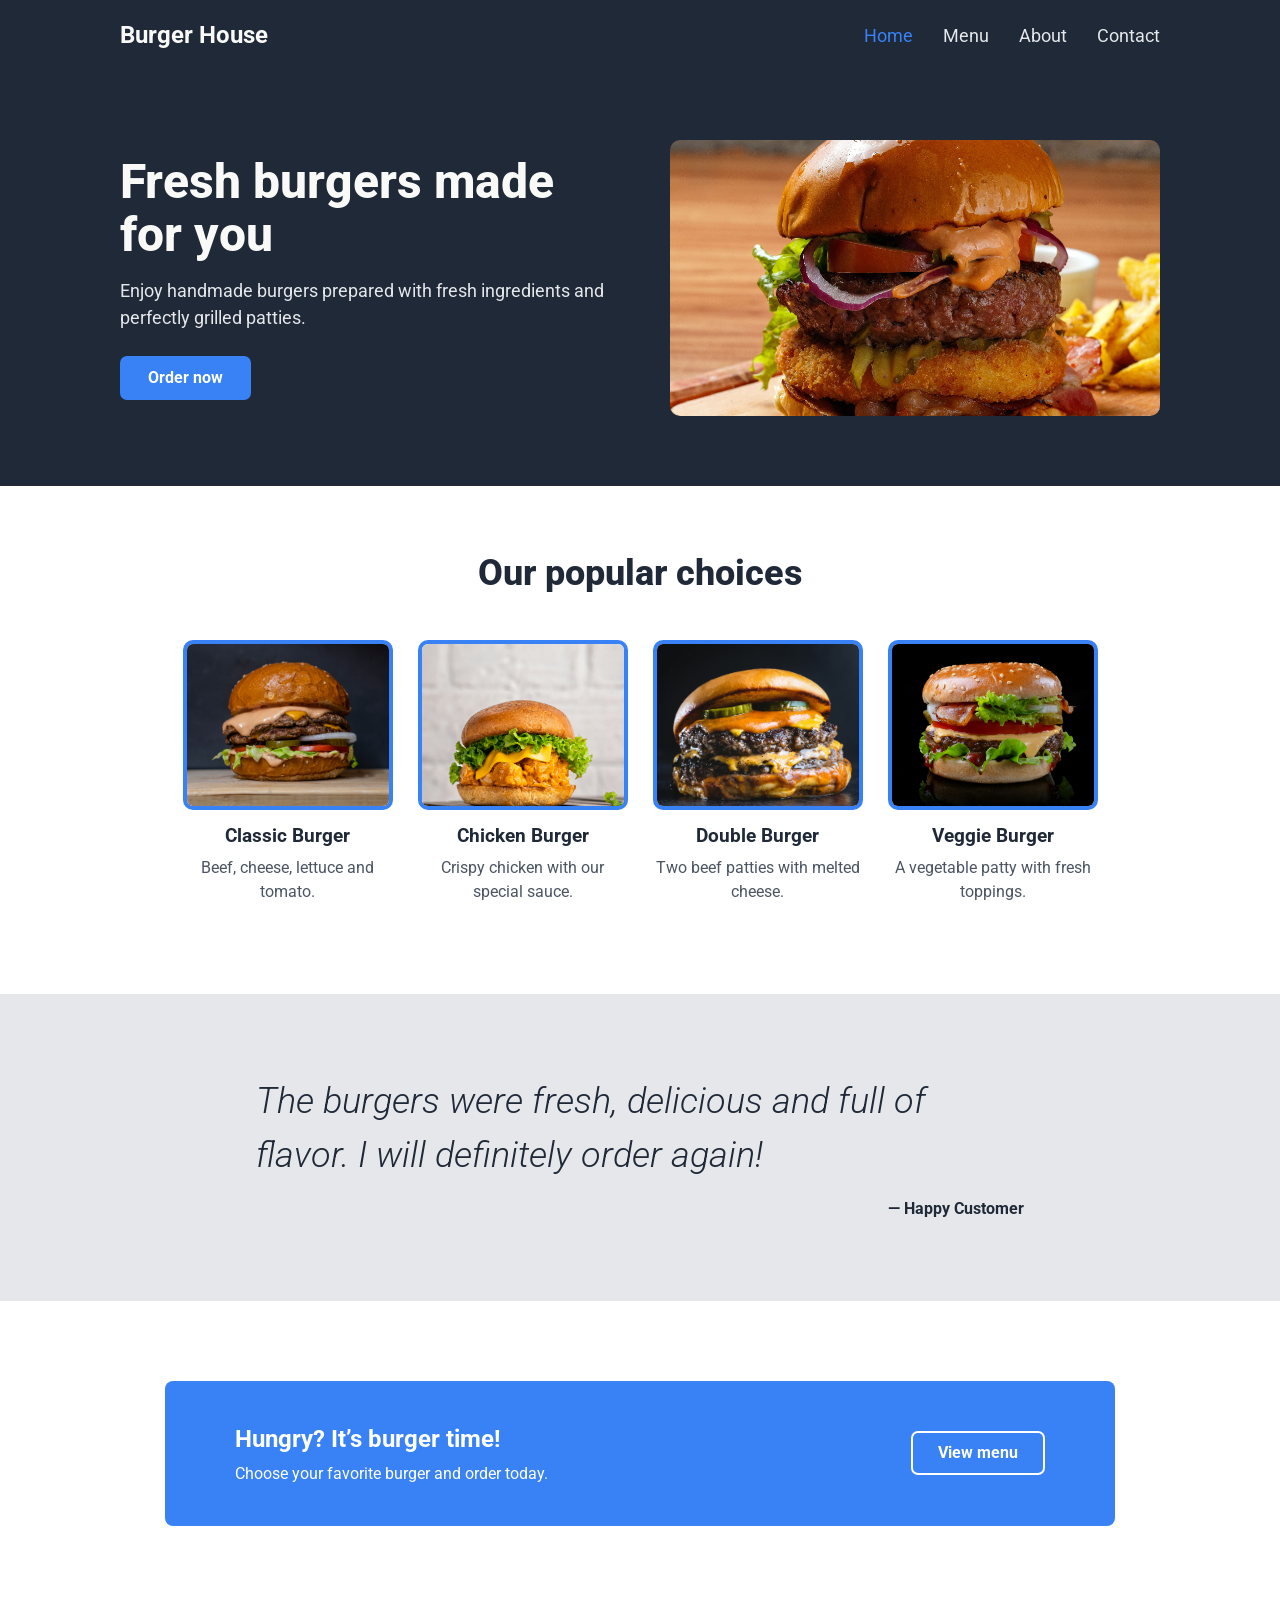
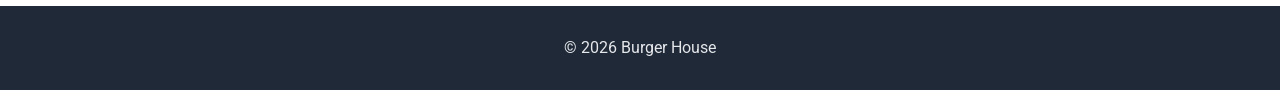
==== index.html @ b42eb800 "Initial commit" ====
<!DOCTYPE html>
<html lang="en">
<head>
    <meta charset="UTF-8">
    <meta name="viewport" content="width=device-width, initial-scale=1.0">

    <title>Burger House | Home</title>

    <!-- Roboto font required by the assignment -->
    <link rel="preconnect" href="https://fonts.googleapis.com">
    <link rel="preconnect" href="https://fonts.gstatic.com" crossorigin>
    <link
        href="https://fonts.googleapis.com/css2?family=Roboto:ital,wght@0,100..900;1,100..900&display=swap"
        rel="stylesheet"
    >

    <!-- One shared external stylesheet for every page -->
    <link rel="stylesheet" href="style.css">
</head>

<body>

    <section class="hero-section">
        <header class="header">
            <a class="logo" href="index.html">Burger House</a>

            <!--
                CSS-only burger menu:
                The checkbox remembers whether the mobile menu is open.
                The label below is what the user clicks.
            -->
            <input type="checkbox" id="menu-toggle">

            <label class="menu-icon" for="menu-toggle" aria-label="Open navigation menu">
                <span></span>
                <span></span>
                <span></span>
            </label>

            <nav class="nav-links" aria-label="Main navigation">
                <a class="active" href="index.html">Home</a>
                <a href="menu.html">Menu</a>
                <a href="about.html">About</a>
                <a href="contact.html">Contact</a>
            </nav>
        </header>

        <div class="hero">
            <div class="hero-text">
                <h1>Fresh burgers made for you</h1>

                <p>
                    Enjoy handmade burgers prepared with fresh ingredients
                    and perfectly grilled patties.
                </p>

                <a class="button" href="menu.html">Order now</a>
            </div>

            <!--
                Responsive image:
                Small screens load burger-small.jpg.
                Larger screens use burger-large.jpg.
            -->
            <picture class="hero-image">
                <source
                    media="(max-width: 600px)"
                    srcset="images/burger-small.jpg"
                >

                <img
                    src="images/burger-large.jpg"
                    alt="A freshly prepared cheeseburger"
                >
            </picture>
        </div>
    </section>

    <main>
        <section class="popular">
            <h2>Our popular choices</h2>

            <div class="cards">
                <article class="card">
                    <img
                        src="images/classic-burger.jpg"
                        alt="Classic burger"
                    >
                    <h3>Classic Burger</h3>
                    <p>Beef, cheese, lettuce and tomato.</p>
                </article>

                <article class="card">
                    <img
                        src="images/chicken-burger.jpg"
                        alt="Chicken burger"
                    >
                    <h3>Chicken Burger</h3>
                    <p>Crispy chicken with our special sauce.</p>
                </article>

                <article class="card">
                    <img
                        src="images/double-burger.jpg"
                        alt="Double burger"
                    >
                    <h3>Double Burger</h3>
                    <p>Two beef patties with melted cheese.</p>
                </article>

                <article class="card">
                    <img
                        src="images/veggie-burger.jpg"
                        alt="Vegetarian burger"
                    >
                    <h3>Veggie Burger</h3>
                    <p>A vegetable patty with fresh toppings.</p>
                </article>
            </div>
        </section>

        <section class="quote">
            <blockquote>
                The burgers were fresh, delicious and full of flavor.
                I will definitely order again!
            </blockquote>

            <p>— Happy Customer</p>
        </section>

        <section class="call-to-action">
            <div>
                <h2>Hungry? It’s burger time!</h2>
                <p>Choose your favorite burger and order today.</p>
            </div>

            <a class="outline-button" href="menu.html">View menu</a>
        </section>
    </main>

    <footer class="footer">
        <p>&copy; 2026 Burger House</p>
    </footer>

</body>
</html>
---- style.css ----
/* =========================================================
   1. COLORS AND BASIC SETTINGS
   ========================================================= */

:root {
    /* Colors required by the assignment design */
    --dark: #1f2937;
    --white: #f9faf8;
    --light-text: #e5e7eb;
    --blue: #3882f6;
    --body-text: #4b5563;
}

/* Reset some browser default spacing so the layout is easier to control. */
* {
    box-sizing: border-box;
    margin: 0;
    padding: 0;
}

body {
    color: var(--dark);
    background-color: white;
    font-family: "Roboto", sans-serif;
    line-height: 1.5;
}

/* All normal images stay inside their containers and keep their proportions. */
img {
    display: block;
    max-width: 100%;
    height: auto;
}

a {
    text-decoration: none;
}

/* =========================================================
   2. SHARED HEADER AND NAVIGATION
   ========================================================= */

.hero-section {
    color: var(--white);
    background-color: var(--dark);
}

.header {
    position: relative;
    max-width: 1100px;
    min-height: 70px;
    margin: auto;
    padding: 0 30px;

    /* Flexbox puts the logo on one side and navigation on the other. */
    display: flex;
    justify-content: space-between;
    align-items: center;
}

.logo {
    color: var(--white);
    font-size: 24px;
    font-weight: 700;
}

.nav-links {
    display: flex;
    gap: 30px;
}

.nav-links a {
    color: var(--light-text);
    font-size: 18px;
}

.nav-links a:hover,
.nav-links a.active {
    color: var(--blue);
}

/* On desktop we do not need to see the burger-menu checkbox or icon. */
#menu-toggle,
.menu-icon {
    display: none;
}

/* =========================================================
   3. HOME PAGE HERO
   ========================================================= */

.hero {
    max-width: 1100px;
    margin: auto;
    padding: 70px 30px;

    display: flex;
    align-items: center;
    gap: 60px;
}

.hero-text {
    flex: 1;
}

.hero h1 {
    margin-bottom: 15px;
    font-size: 48px;
    font-weight: 800;
    line-height: 1.1;
}

.hero p {
    margin-bottom: 25px;
    color: var(--light-text);
    font-size: 18px;
}

.hero-image {
    flex: 1;
    overflow: hidden;
    border-radius: 10px;
}

.hero-image img {
    width: 100%;
    aspect-ratio: 16 / 9;
    object-fit: cover;
}

.button {
    display: inline-block;
    padding: 10px 28px;
    border: none;
    border-radius: 7px;
    color: white;
    background-color: var(--blue);
    font: inherit;
    font-weight: 700;
    cursor: pointer;
}

.button:hover {
    opacity: 0.9;
}

/* =========================================================
   4. HOME PAGE POPULAR BURGERS
   ========================================================= */

.popular {
    max-width: 1000px;
    margin: auto;
    padding: 60px 30px 90px;
    text-align: center;
}

.popular h2,
.menu-section h2,
.values-section h2,
.about-text h2,
.contact-section h2 {
    margin-bottom: 20px;
    font-size: 36px;
    font-weight: 800;
}

.popular h2 {
    margin-bottom: 40px;
}

.cards {
    display: flex;
    justify-content: center;
    flex-wrap: wrap;
    gap: 25px;
}

.card {
    width: 210px;
}

.card img {
    width: 100%;
    height: 170px;
    border: 4px solid var(--blue);
    border-radius: 10px;
    object-fit: cover;
}

.card h3 {
    margin: 12px 0 6px;
}

.card p {
    color: var(--body-text);
}

/* =========================================================
   5. HOME PAGE QUOTE
   ========================================================= */

.quote {
    padding: 80px 20%;
    background-color: var(--light-text);
}

.quote blockquote {
    font-size: 36px;
    font-style: italic;
    font-weight: 300;
}

.quote p {
    margin-top: 15px;
    font-weight: 700;
    text-align: right;
}

/* =========================================================
   6. SHARED CALL-TO-ACTION BOX
   ========================================================= */

.call-to-action {
    max-width: 950px;
    margin: 80px auto;
    padding: 40px 70px;
    border-radius: 8px;

    display: flex;
    justify-content: space-between;
    align-items: center;
    gap: 30px;

    color: white;
    background-color: var(--blue);
}

.call-to-action p {
    margin-top: 5px;
}

.outline-button {
    padding: 8px 25px;
    border: 2px solid white;
    border-radius: 7px;
    color: white;
    font-weight: 700;
    white-space: nowrap;
}

/* =========================================================
   7. INNER PAGE TITLE AREA
   ========================================================= */

.page-top {
    padding-bottom: 1px;
}

.page-intro {
    max-width: 900px;
    margin: auto;
    padding: 65px 30px 75px;
    text-align: center;
}

.page-intro h1 {
    margin-bottom: 12px;
    font-size: 48px;
    font-weight: 800;
    line-height: 1.1;
}

.page-intro p {
    color: var(--light-text);
    font-size: 18px;
}

/* =========================================================
   8. MENU PAGE
   ========================================================= */

.menu-section {
    max-width: 1050px;
    margin: auto;
    padding: 70px 30px 20px;
    text-align: center;
}

.section-text {
    max-width: 650px;
    margin: 0 auto 40px;
    color: var(--body-text);
}

.menu-cards {
    display: flex;
    flex-wrap: wrap;
    gap: 30px;
}

.menu-card {
    width: calc(50% - 15px);
    overflow: hidden;
    border: 1px solid #d1d5db;
    border-radius: 10px;
    background-color: white;
    text-align: left;
}

.menu-card img {
    width: 100%;
    height: 240px;
    object-fit: cover;
}

.menu-card-text {
    padding: 22px;
}

.menu-card-heading {
    display: flex;
    justify-content: space-between;
    align-items: center;
    gap: 15px;
    margin-bottom: 8px;
}

.menu-card-heading h3 {
    font-size: 22px;
}

.price {
    color: var(--blue);
    font-size: 20px;
    font-weight: 800;
}

.menu-card-text > p {
    margin-bottom: 18px;
    color: var(--body-text);
}

.small-button {
    padding: 8px 18px;
}

/* =========================================================
   9. ABOUT PAGE
   ========================================================= */

.about-section {
    max-width: 1050px;
    margin: auto;
    padding: 75px 30px;

    display: flex;
    align-items: center;
    gap: 55px;
}

.about-text,
.about-image {
    flex: 1;
}

.about-text p {
    margin-bottom: 16px;
    color: var(--body-text);
}

.about-image {
    overflow: hidden;
    border-radius: 10px;
}

.about-image img {
    width: 100%;
    min-height: 320px;
    object-fit: cover;
}

.values-section {
    padding: 70px 30px;
    background-color: var(--light-text);
    text-align: center;
}

.value-cards {
    max-width: 1000px;
    margin: 35px auto 0;

    display: flex;
    justify-content: center;
    gap: 25px;
}

.value-card {
    flex: 1;
    padding: 28px;
    border-radius: 8px;
    background-color: white;
}

.value-card h3 {
    margin-bottom: 10px;
}

.value-card p {
    color: var(--body-text);
}

/* =========================================================
   10. CONTACT PAGE
   ========================================================= */

.contact-section {
    max-width: 1000px;
    margin: auto;
    padding: 75px 30px 90px;

    display: flex;
    align-items: flex-start;
    gap: 60px;
}

.contact-details,
.contact-form {
    flex: 1;
}

.contact-item {
    margin-bottom: 24px;
}

.contact-item h3 {
    margin-bottom: 4px;
    color: var(--blue);
}

.contact-item p {
    color: var(--body-text);
}

/* Contact links use the same calm text color as the rest of the details. */
.contact-item a {
    color: var(--body-text);
}

.contact-item a:hover {
    color: var(--blue);
}

.contact-form {
    padding: 30px;
    border: 1px solid #d1d5db;
    border-radius: 10px;
}

.contact-form label {
    display: block;
    margin: 16px 0 6px;
    font-weight: 700;
}

.contact-form input,
.contact-form textarea {
    width: 100%;
    padding: 12px;
    border: 1px solid #9ca3af;
    border-radius: 6px;
    font: inherit;
}

.contact-form textarea {
    resize: vertical;
}

.form-button {
    margin-top: 18px;
}

.form-note {
    margin-top: 12px;
    color: var(--body-text);
    font-size: 14px;
}

/* =========================================================
   11. SHARED FOOTER
   ========================================================= */

.footer {
    padding: 30px;
    color: var(--light-text);
    background-color: var(--dark);
    text-align: center;
}

/* =========================================================
   12. TABLET AND MOBILE - 768px AND BELOW
   ========================================================= */

@media (max-width: 768px) {
    /* Show the three-line burger icon on smaller screens. */
    .menu-icon {
        width: 30px;
        cursor: pointer;

        display: flex;
        flex-direction: column;
        gap: 6px;
    }

    .menu-icon span {
        height: 3px;
        background-color: white;
    }

    /* Hide the navigation links until the checkbox is checked. */
    .nav-links {
        position: absolute;
        top: 70px;
        right: 0;
        left: 0;
        z-index: 2;

        display: none;
        flex-direction: column;
        gap: 0;

        background-color: var(--dark);
        text-align: center;
    }

    .nav-links a {
        padding: 15px;
        border-top: 1px solid #374151;
    }

    /*
        This is the important CSS-only burger-menu rule.
        When the hidden checkbox is checked, show the navigation.
    */
    #menu-toggle:checked ~ .nav-links {
        display: flex;
    }

    .hero {
        flex-direction: column;
        text-align: center;
    }

    .hero h1,
    .page-intro h1 {
        font-size: 40px;
    }

    .hero-image {
        width: 100%;
    }

    .card {
        width: 45%;
    }

    .quote {
        padding: 70px 10%;
    }

    .quote blockquote {
        font-size: 28px;
    }

    .call-to-action {
        margin: 50px 25px;
        padding: 35px;
        flex-direction: column;
        text-align: center;
    }

    /* Two-column layouts become one column on tablet/mobile. */
    .menu-card {
        width: 100%;
    }

    .about-section,
    .contact-section {
        flex-direction: column;
    }

    .about-image,
    .contact-details,
    .contact-form {
        width: 100%;
    }

    .value-cards {
        flex-direction: column;
    }
}

/* =========================================================
   13. MOBILE - 500px AND BELOW
   ========================================================= */

@media (max-width: 500px) {
    .header {
        padding: 0 20px;
    }

    .logo {
        font-size: 21px;
    }

    .hero {
        padding: 50px 20px;
    }

    .hero h1,
    .page-intro h1 {
        font-size: 36px;
    }

    .page-intro {
        padding: 50px 20px 60px;
    }

    .popular,
    .menu-section,
    .about-section,
    .contact-section {
        padding-right: 20px;
        padding-left: 20px;
    }

    .popular h2,
    .menu-section h2,
    .values-section h2,
    .about-text h2,
    .contact-section h2 {
        font-size: 30px;
    }

    .card {
        width: 100%;
        max-width: 280px;
    }

    .quote {
        padding: 60px 25px;
    }

    .quote blockquote {
        font-size: 24px;
    }

    .call-to-action {
        padding: 30px 20px;
    }

    .menu-card img {
        height: 210px;
    }

    .menu-card-heading {
        align-items: flex-start;
    }

    .contact-form {
        padding: 22px;
    }
}
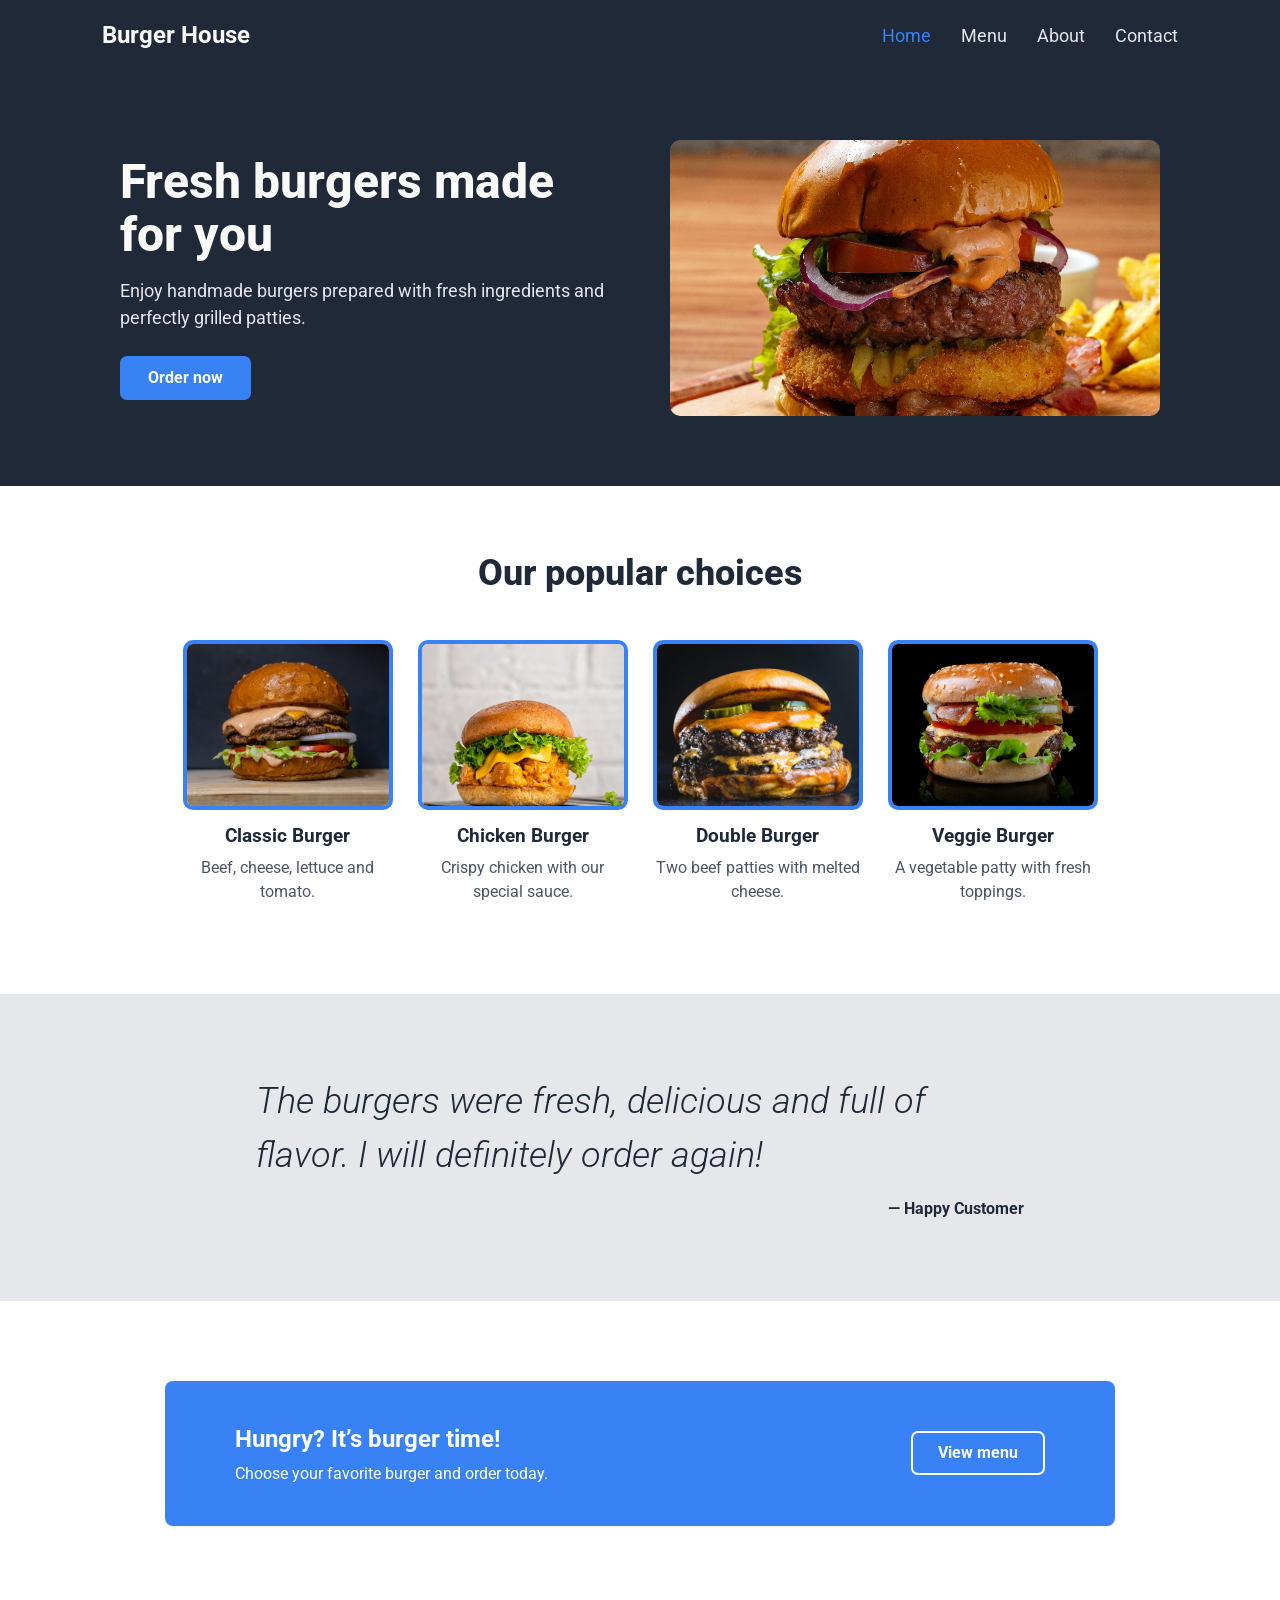
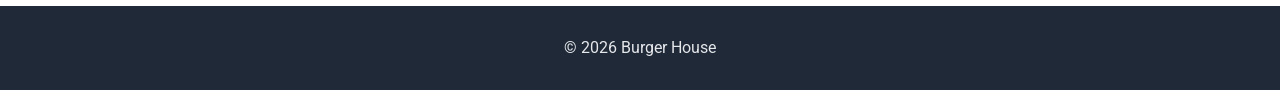
==== commit 152c3fe8: "header main footer + indentation header main footer" ====
--- a/index.html
+++ b/index.html
@@ -6,78 +6,72 @@
 
     <title>Burger House | Home</title>
 
-    <!-- Roboto font required by the assignment -->
     <link rel="preconnect" href="https://fonts.googleapis.com">
     <link rel="preconnect" href="https://fonts.gstatic.com" crossorigin>
+
     <link
-        href="https://fonts.googleapis.com/css2?family=Roboto:ital,wght@0,100..900;1,100..900&display=swap"
+        href="https://fonts.googleapis.com/css2?family=Roboto:wght@300;400;700;800&display=swap"
         rel="stylesheet"
     >
 
-    <!-- One shared external stylesheet for every page -->
     <link rel="stylesheet" href="style.css">
 </head>
 
 <body>
 
-    <section class="hero-section">
-        <header class="header">
-            <a class="logo" href="index.html">Burger House</a>
+    <header class="header">
+        <a class="logo" href="index.html">Burger House</a>
 
-            <!--
-                CSS-only burger menu:
-                The checkbox remembers whether the mobile menu is open.
-                The label below is what the user clicks.
-            -->
-            <input type="checkbox" id="menu-toggle">
+        <input type="checkbox" id="menu-toggle">
 
-            <label class="menu-icon" for="menu-toggle" aria-label="Open navigation menu">
-                <span></span>
-                <span></span>
-                <span></span>
-            </label>
+        <label
+            class="menu-icon"
+            for="menu-toggle"
+            aria-label="Open navigation menu"
+        >
+            <span></span>
+            <span></span>
+            <span></span>
+        </label>
 
-            <nav class="nav-links" aria-label="Main navigation">
-                <a class="active" href="index.html">Home</a>
-                <a href="menu.html">Menu</a>
-                <a href="about.html">About</a>
-                <a href="contact.html">Contact</a>
-            </nav>
-        </header>
-
-        <div class="hero">
-            <div class="hero-text">
-                <h1>Fresh burgers made for you</h1>
-
-                <p>
-                    Enjoy handmade burgers prepared with fresh ingredients
-                    and perfectly grilled patties.
-                </p>
-
-                <a class="button" href="menu.html">Order now</a>
-            </div>
-
-            <!--
-                Responsive image:
-                Small screens load burger-small.jpg.
-                Larger screens use burger-large.jpg.
-            -->
-            <picture class="hero-image">
-                <source
-                    media="(max-width: 600px)"
-                    srcset="images/burger-small.jpg"
-                >
-
-                <img
-                    src="images/burger-large.jpg"
-                    alt="A freshly prepared cheeseburger"
-                >
-            </picture>
-        </div>
-    </section>
+        <nav class="nav-links" aria-label="Main navigation">
+            <a class="active" href="index.html">Home</a>
+            <a href="menu.html">Menu</a>
+            <a href="about.html">About</a>
+            <a href="contact.html">Contact</a>
+        </nav>
+    </header>
 
     <main>
-        <section class="popular">
+
+        <div class="hero-section">
+            <div class="hero">
+                <div class="hero-text">
+                    <h1>Fresh burgers made for you</h1>
+
+                    <p>
+                        Enjoy handmade burgers prepared with fresh ingredients
+                        and perfectly grilled patties.
+                    </p>
+
+                    <a class="button" href="menu.html">Order now</a>
+                </div>
+
+                <picture class="hero-image">
+                    <source
+                        media="(max-width: 600px)"
+                        srcset="images/burger-small.jpg"
+                    >
+
+                    <img
+                        src="images/burger-large.jpg"
+                        alt="A freshly prepared cheeseburger"
+                    >
+                </picture>
+            </div>
+        </div>
+
+        <div class="popular">
             <h2>Our popular choices</h2>
 
             <div class="cards">
@@ -117,25 +111,28 @@
                     <p>A vegetable patty with fresh toppings.</p>
                 </article>
             </div>
-        </section>
+        </div>
 
-        <section class="quote">
+        <div class="quote">
             <blockquote>
                 The burgers were fresh, delicious and full of flavor.
                 I will definitely order again!
             </blockquote>
 
             <p>— Happy Customer</p>
-        </section>
+        </div>
 
-        <section class="call-to-action">
+        <div class="call-to-action">
             <div>
                 <h2>Hungry? It’s burger time!</h2>
                 <p>Choose your favorite burger and order today.</p>
             </div>
 
-            <a class="outline-button" href="menu.html">View menu</a>
-        </section>
+            <a class="outline-button" href="menu.html">
+                View menu
+            </a>
+        </div>
+
     </main>
 
     <footer class="footer">
@@ -143,4 +140,4 @@
     </footer>
 
 </body>
-</html>
+</html>
--- a/style.css
+++ b/style.css
@@ -1,9 +1,4 @@
-/* =========================================================
-   1. COLORS AND BASIC SETTINGS
-   ========================================================= */
-
 :root {
-    /* Colors required by the assignment design */
     --dark: #1f2937;
     --white: #f9faf8;
     --light-text: #e5e7eb;
@@ -11,7 +6,6 @@
     --body-text: #4b5563;
 }
 
-/* Reset some browser default spacing so the layout is easier to control. */
 * {
     box-sizing: border-box;
     margin: 0;
@@ -25,7 +19,6 @@
     line-height: 1.5;
 }
 
-/* All normal images stay inside their containers and keep their proportions. */
 img {
     display: block;
     max-width: 100%;
@@ -36,23 +29,20 @@
     text-decoration: none;
 }
 
-/* =========================================================
-   2. SHARED HEADER AND NAVIGATION
-   ========================================================= */
-
-.hero-section {
+/* Header */
+
+.hero-section,
+.header {
     color: var(--white);
     background-color: var(--dark);
 }
 
 .header {
     position: relative;
-    max-width: 1100px;
+    width: 100%;
     min-height: 70px;
-    margin: auto;
-    padding: 0 30px;
-
-    /* Flexbox puts the logo on one side and navigation on the other. */
+    padding: 0 8%;
+
     display: flex;
     justify-content: space-between;
     align-items: center;
@@ -79,15 +69,12 @@
     color: var(--blue);
 }
 
-/* On desktop we do not need to see the burger-menu checkbox or icon. */
 #menu-toggle,
 .menu-icon {
     display: none;
 }
 
-/* =========================================================
-   3. HOME PAGE HERO
-   ========================================================= */
+/* Home hero */
 
 .hero {
     max-width: 1100px;
@@ -99,7 +86,8 @@
     gap: 60px;
 }
 
-.hero-text {
+.hero-text,
+.hero-image {
     flex: 1;
 }
 
@@ -117,7 +105,6 @@
 }
 
 .hero-image {
-    flex: 1;
     overflow: hidden;
     border-radius: 10px;
 }
@@ -127,12 +114,15 @@
     aspect-ratio: 16 / 9;
     object-fit: cover;
 }
+
+/* Buttons */
 
 .button {
     display: inline-block;
     padding: 10px 28px;
     border: none;
     border-radius: 7px;
+
     color: white;
     background-color: var(--blue);
     font: inherit;
@@ -144,9 +134,7 @@
     opacity: 0.9;
 }
 
-/* =========================================================
-   4. HOME PAGE POPULAR BURGERS
-   ========================================================= */
+/* Home popular burgers */
 
 .popular {
     max-width: 1000px;
@@ -157,8 +145,6 @@
 
 .popular h2,
 .menu-section h2,
-.values-section h2,
-.about-text h2,
 .contact-section h2 {
     margin-bottom: 20px;
     font-size: 36px;
@@ -196,9 +182,7 @@
     color: var(--body-text);
 }
 
-/* =========================================================
-   5. HOME PAGE QUOTE
-   ========================================================= */
+/* Quote */
 
 .quote {
     padding: 80px 20%;
@@ -217,9 +201,7 @@
     text-align: right;
 }
 
-/* =========================================================
-   6. SHARED CALL-TO-ACTION BOX
-   ========================================================= */
+/* Call to action */
 
 .call-to-action {
     max-width: 950px;
@@ -241,17 +223,22 @@
 }
 
 .outline-button {
+    display: inline-block;
     padding: 8px 25px;
     border: 2px solid white;
     border-radius: 7px;
+
     color: white;
     font-weight: 700;
     white-space: nowrap;
 }
 
-/* =========================================================
-   7. INNER PAGE TITLE AREA
-   ========================================================= */
+.outline-button:hover {
+    color: var(--blue);
+    background-color: white;
+}
+
+/* Inner-page title */
 
 .page-top {
     padding-bottom: 1px;
@@ -268,7 +255,6 @@
     margin-bottom: 12px;
     font-size: 48px;
     font-weight: 800;
-    line-height: 1.1;
 }
 
 .page-intro p {
@@ -276,9 +262,7 @@
     font-size: 18px;
 }
 
-/* =========================================================
-   8. MENU PAGE
-   ========================================================= */
+/* Menu page */
 
 .menu-section {
     max-width: 1050px;
@@ -319,11 +303,12 @@
 }
 
 .menu-card-heading {
+    margin-bottom: 8px;
+
     display: flex;
     justify-content: space-between;
     align-items: center;
     gap: 15px;
-    margin-bottom: 8px;
 }
 
 .menu-card-heading h3 {
@@ -345,74 +330,48 @@
     padding: 8px 18px;
 }
 
-/* =========================================================
-   9. ABOUT PAGE
-   ========================================================= */
-
-.about-section {
-    max-width: 1050px;
-    margin: auto;
-    padding: 75px 30px;
-
-    display: flex;
-    align-items: center;
-    gap: 55px;
-}
-
-.about-text,
-.about-image {
-    flex: 1;
-}
-
-.about-text p {
-    margin-bottom: 16px;
-    color: var(--body-text);
-}
-
-.about-image {
-    overflow: hidden;
+/* About page */
+
+.main-content {
+    max-width: 1000px;
+    min-height: 650px;
+    margin: 60px auto;
+    padding: 60px;
     border-radius: 10px;
-}
-
-.about-image img {
-    width: 100%;
-    min-height: 320px;
-    object-fit: cover;
-}
-
-.values-section {
-    padding: 70px 30px;
-    background-color: var(--light-text);
-    text-align: center;
-}
-
-.value-cards {
-    max-width: 1000px;
-    margin: 35px auto 0;
-
-    display: flex;
-    justify-content: center;
-    gap: 25px;
-}
-
-.value-card {
-    flex: 1;
-    padding: 28px;
-    border-radius: 8px;
-    background-color: white;
-}
-
-.value-card h3 {
-    margin-bottom: 10px;
-}
-
-.value-card p {
-    color: var(--body-text);
-}
-
-/* =========================================================
-   10. CONTACT PAGE
-   ========================================================= */
+
+    color: white;
+    background:
+        linear-gradient(rgba(31, 41, 55, 0.7), rgba(31, 41, 55, 0.7)),
+        url("images/about-burger.jpg") center / cover no-repeat;
+}
+
+.main-content h1 {
+    margin-bottom: 30px;
+    font-size: 48px;
+    font-weight: 800;
+}
+
+.main-content h2 {
+    margin: 30px 0 10px;
+    font-size: 30px;
+}
+
+.main-content h3 {
+    margin: 20px 0 5px;
+}
+
+.main-content p {
+    max-width: 700px;
+    margin-bottom: 12px;
+    color: white;
+    font-size: 18px;
+}
+
+.main-content .outline-button {
+    margin-top: 25px;
+}
+
+/* Contact page */
 
 .contact-section {
     max-width: 1000px;
@@ -438,11 +397,7 @@
     color: var(--blue);
 }
 
-.contact-item p {
-    color: var(--body-text);
-}
-
-/* Contact links use the same calm text color as the rest of the details. */
+.contact-item p,
 .contact-item a {
     color: var(--body-text);
 }
@@ -486,9 +441,7 @@
     font-size: 14px;
 }
 
-/* =========================================================
-   11. SHARED FOOTER
-   ========================================================= */
+/* Footer */
 
 .footer {
     padding: 30px;
@@ -497,12 +450,9 @@
     text-align: center;
 }
 
-/* =========================================================
-   12. TABLET AND MOBILE - 768px AND BELOW
-   ========================================================= */
+/* Tablet */
 
 @media (max-width: 768px) {
-    /* Show the three-line burger icon on smaller screens. */
     .menu-icon {
         width: 30px;
         cursor: pointer;
@@ -517,7 +467,6 @@
         background-color: white;
     }
 
-    /* Hide the navigation links until the checkbox is checked. */
     .nav-links {
         position: absolute;
         top: 70px;
@@ -538,10 +487,6 @@
         border-top: 1px solid #374151;
     }
 
-    /*
-        This is the important CSS-only burger-menu rule.
-        When the hidden checkbox is checked, show the navigation.
-    */
     #menu-toggle:checked ~ .nav-links {
         display: flex;
     }
@@ -558,6 +503,7 @@
 
     .hero-image {
         width: 100%;
+        max-width: 600px;
     }
 
     .card {
@@ -579,30 +525,31 @@
         text-align: center;
     }
 
-    /* Two-column layouts become one column on tablet/mobile. */
     .menu-card {
         width: 100%;
     }
 
-    .about-section,
     .contact-section {
         flex-direction: column;
     }
 
-    .about-image,
     .contact-details,
     .contact-form {
         width: 100%;
     }
 
-    .value-cards {
-        flex-direction: column;
-    }
-}
-
-/* =========================================================
-   13. MOBILE - 500px AND BELOW
-   ========================================================= */
+    .main-content {
+        min-height: 550px;
+        margin: 40px 25px;
+        padding: 40px;
+    }
+
+    .main-content h1 {
+        font-size: 40px;
+    }
+}
+
+/* Mobile */
 
 @media (max-width: 500px) {
     .header {
@@ -628,7 +575,6 @@
 
     .popular,
     .menu-section,
-    .about-section,
     .contact-section {
         padding-right: 20px;
         padding-left: 20px;
@@ -636,8 +582,6 @@
 
     .popular h2,
     .menu-section h2,
-    .values-section h2,
-    .about-text h2,
     .contact-section h2 {
         font-size: 30px;
     }
@@ -663,11 +607,25 @@
         height: 210px;
     }
 
-    .menu-card-heading {
-        align-items: flex-start;
-    }
-
     .contact-form {
         padding: 22px;
     }
-}
+
+    .main-content {
+        min-height: 500px;
+        margin: 30px 20px;
+        padding: 30px 20px;
+    }
+
+    .main-content h1 {
+        font-size: 34px;
+    }
+
+    .main-content h2 {
+        font-size: 26px;
+    }
+
+    .main-content p {
+        font-size: 16px;
+    }
+}
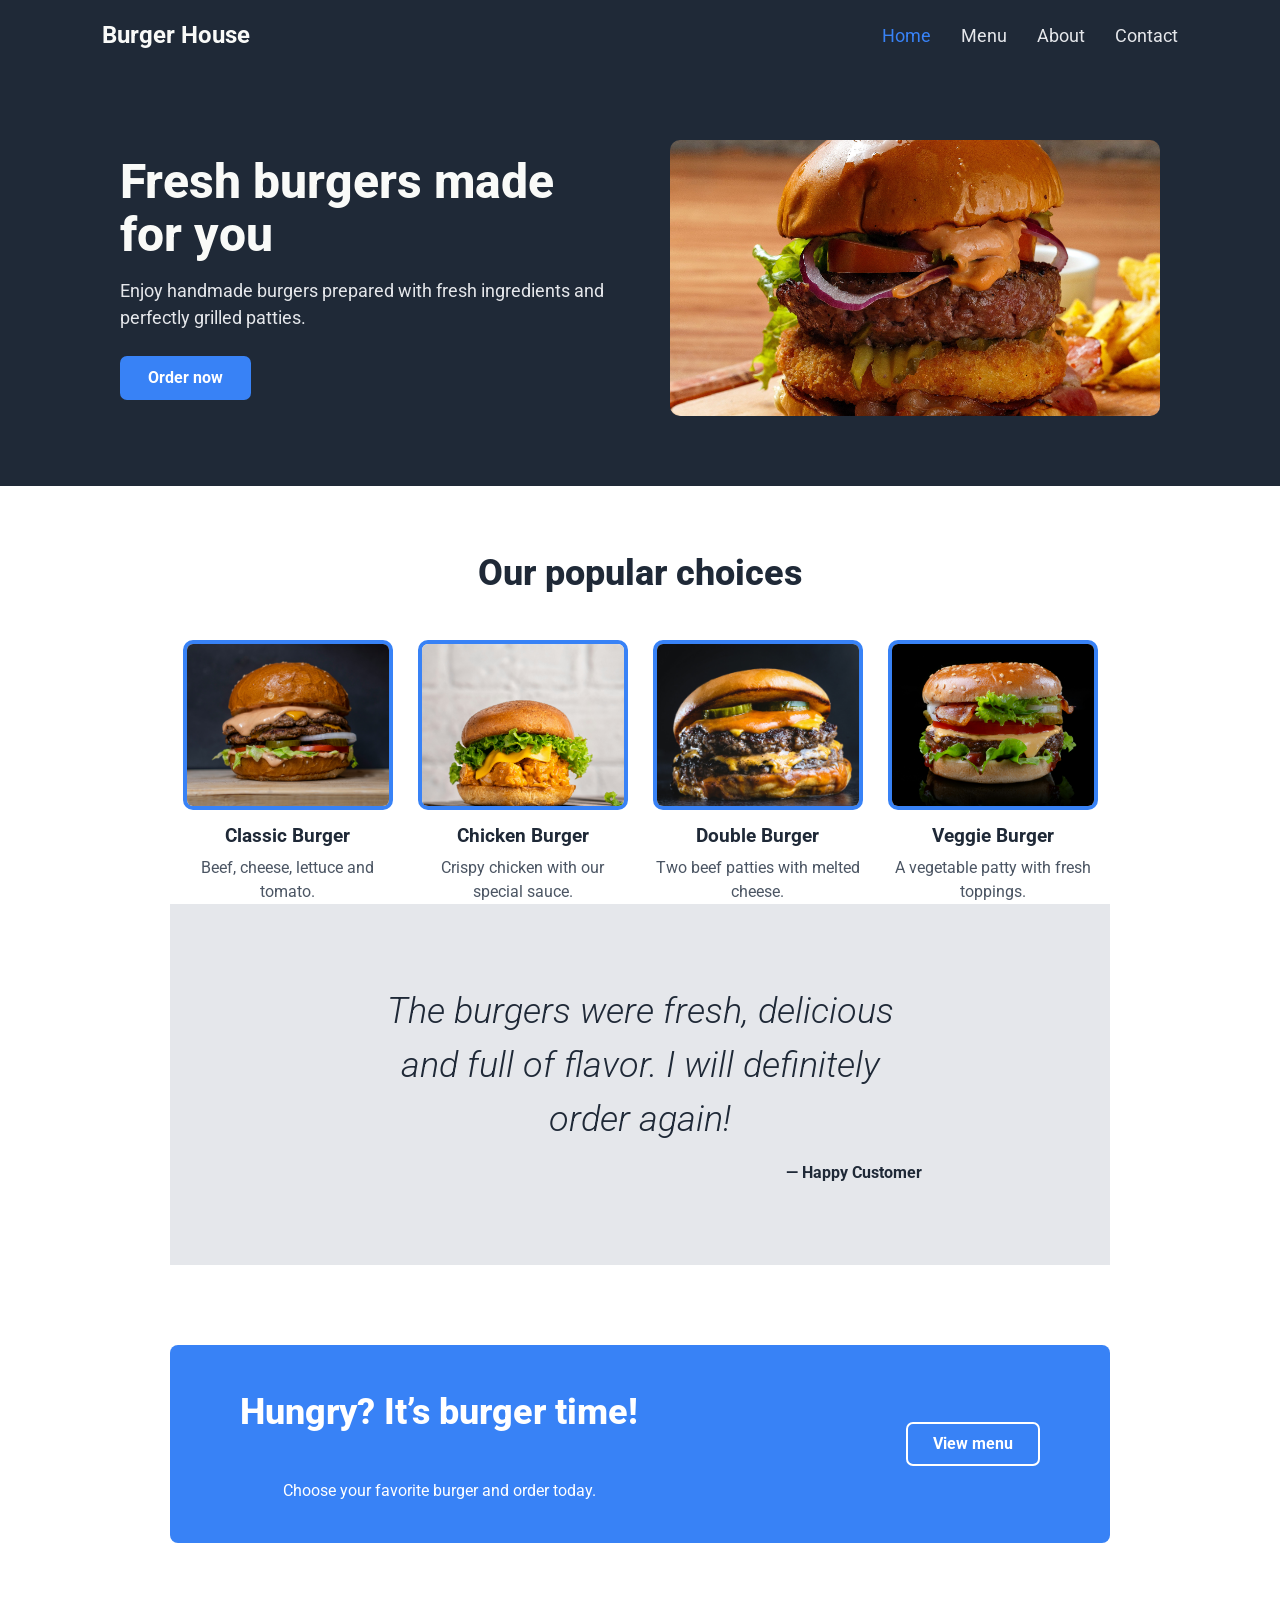
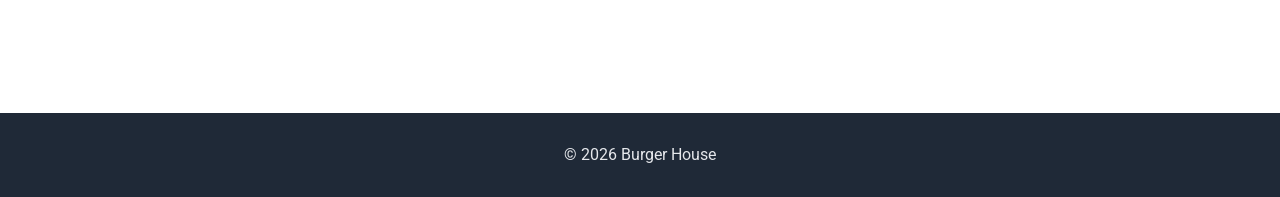
==== commit b6e6016d: "Use a semantic section for popular burgers Changed the "Our popular choices" container in index.html" ====
--- a/index.html
+++ b/index.html
@@ -111,8 +111,7 @@
                     <p>A vegetable patty with fresh toppings.</p>
                 </article>
             </div>
-        </div>
-
+        </section>
         <div class="quote">
             <blockquote>
                 The burgers were fresh, delicious and full of flavor.
@@ -140,4 +139,4 @@
     </footer>
 
 </body>
-</html>+</html>
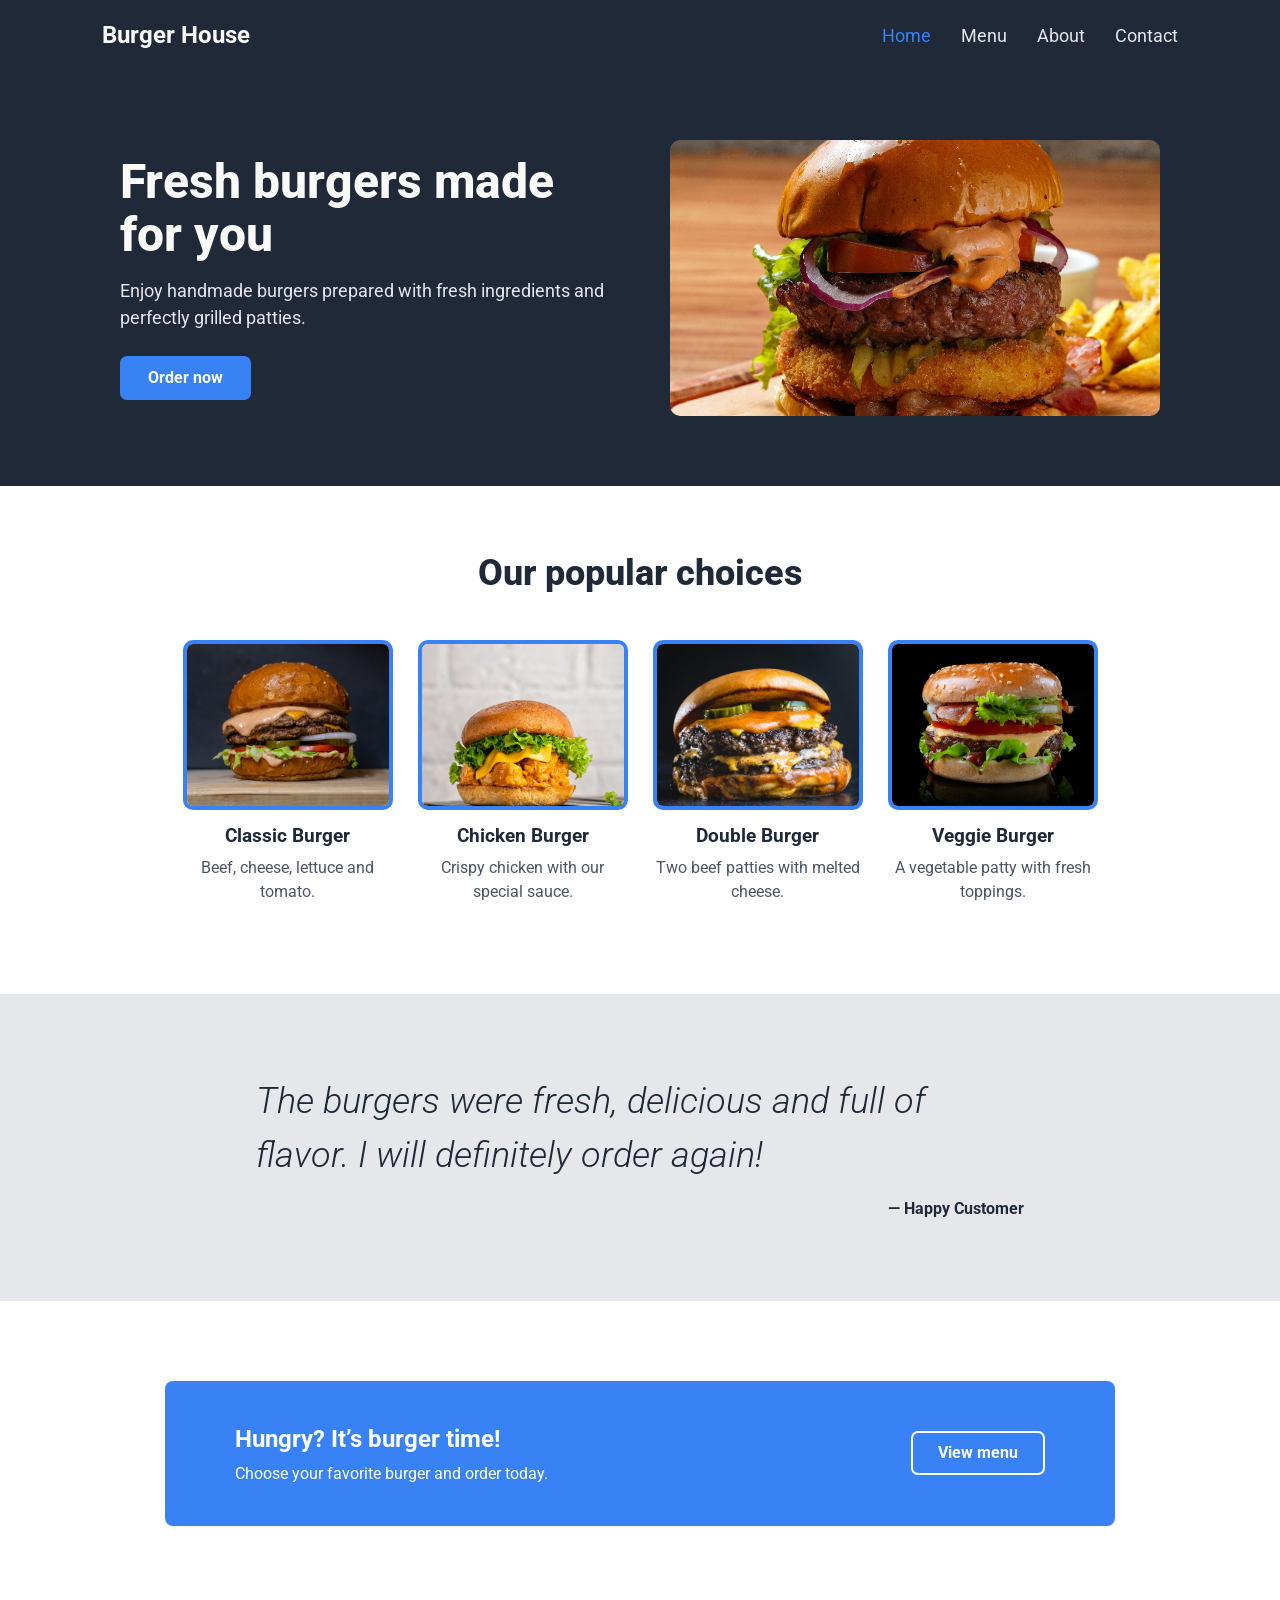
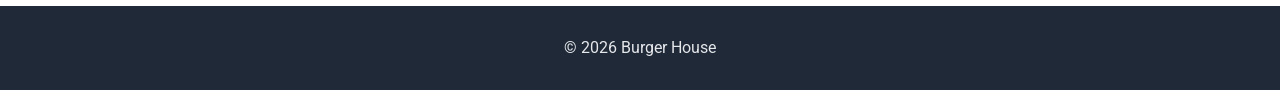
==== commit 13e42d99: "Fix opening tag for popular burgers section Changed the opening tag from <div class="popular"> to <s" ====
--- a/index.html
+++ b/index.html
@@ -71,8 +71,8 @@
             </div>
         </div>
 
-        <div class="popular">
-            <h2>Our popular choices</h2>
+       <section class="popular">
+               <h2>Our popular choices</h2>
 
             <div class="cards">
                 <article class="card">
